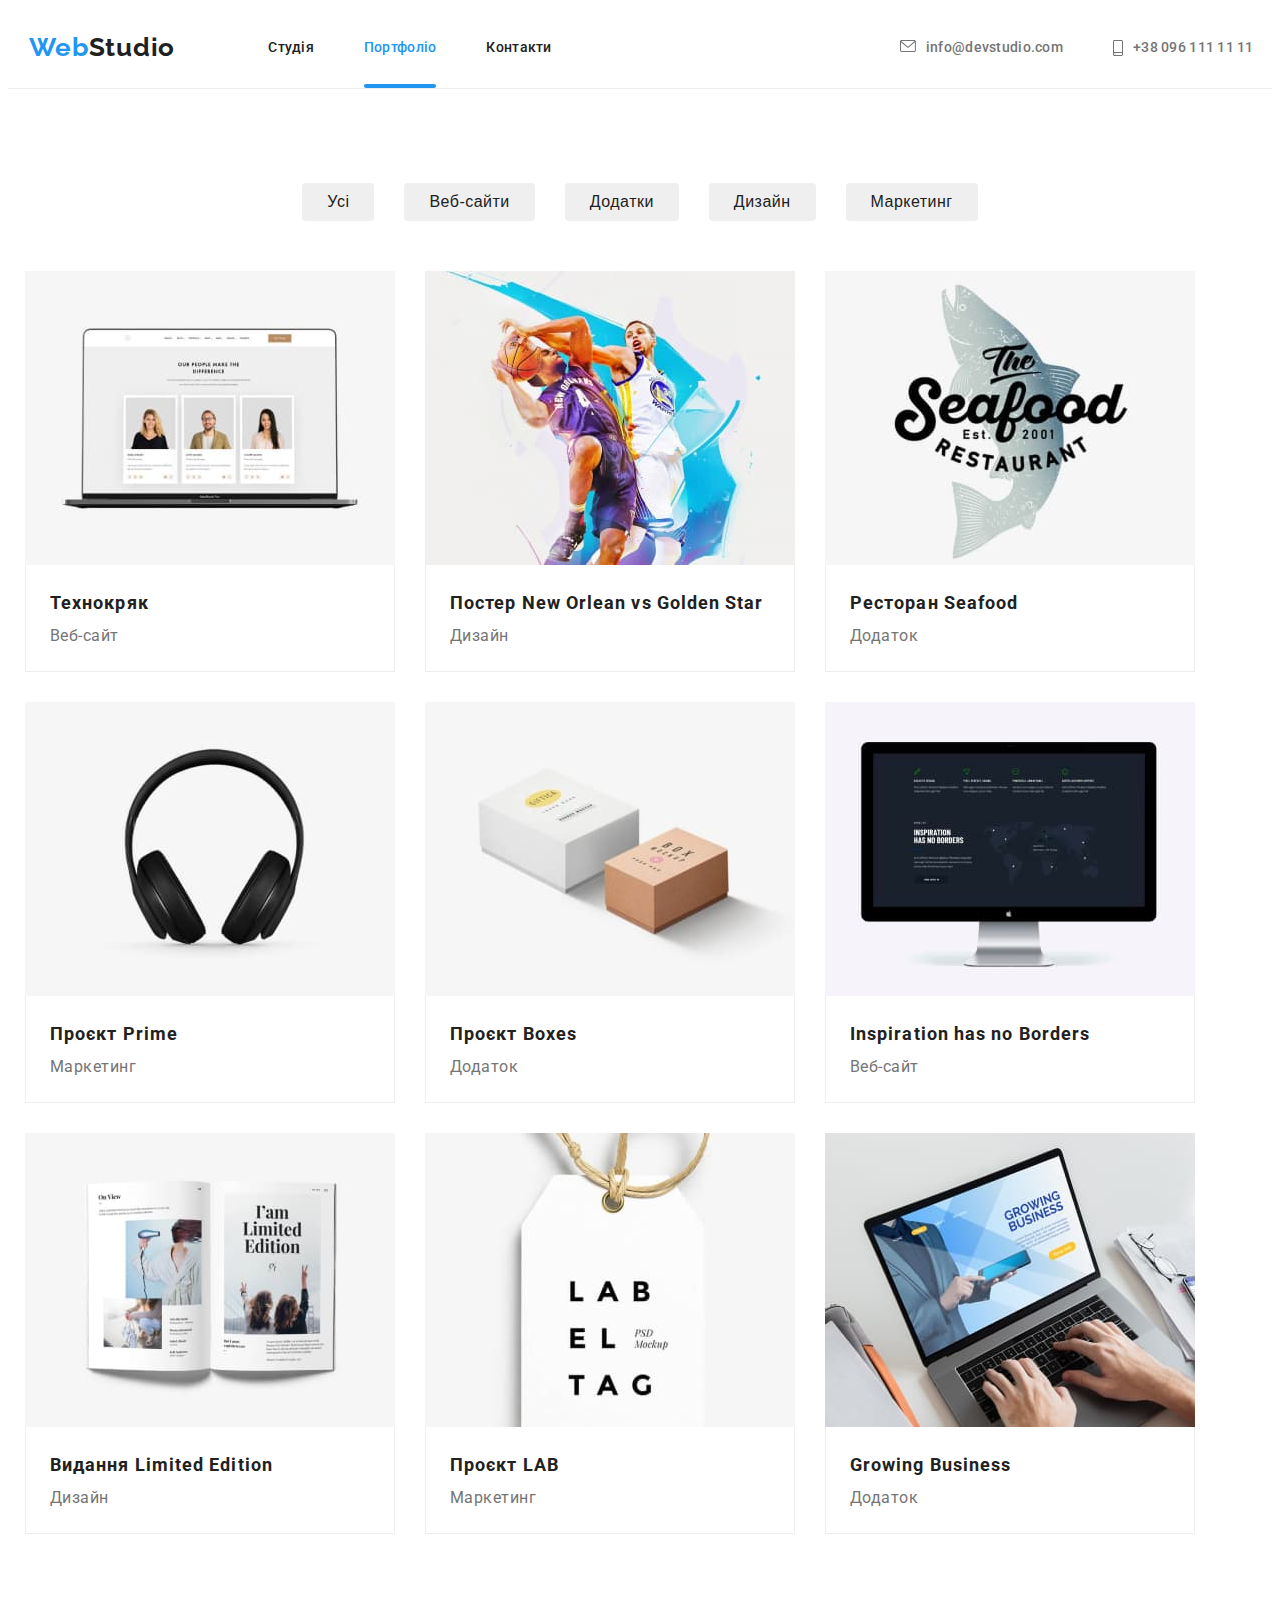
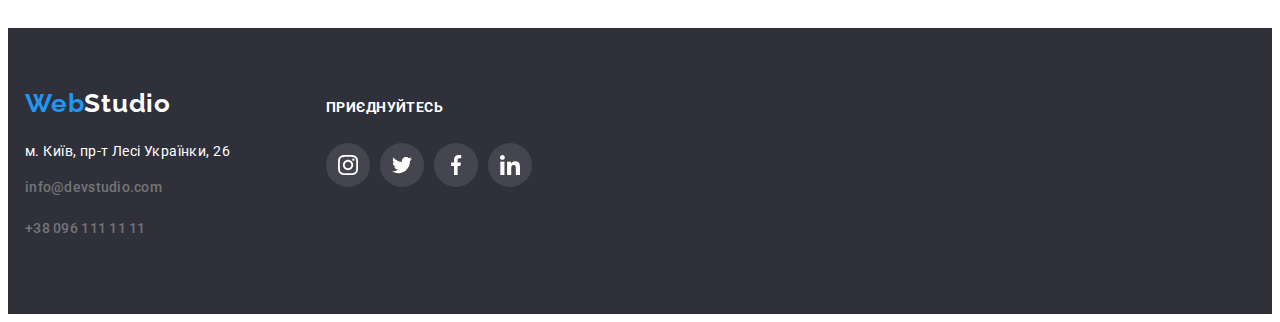
==== portfolio.html @ 669ed1d1 "додаю розмітку форми в модальне вікно" ====
<!DOCTYPE html>
<html lang="en">
<head>
    <meta charset="UTF-8">
    <meta name="viewport" content="width=device-width, initial-scale=1.0">
    <title>Document</title>
    <link rel="preconnect" href="https://fonts.googleapis.com">
<link rel="preconnect" href="https://fonts.gstatic.com" crossorigin>
<link href="https://fonts.googleapis.com/css2?family=Raleway:wght@700&family=Roboto:wght@400;500;700;900&display=swap" rel="stylesheet">
    <link rel="stylesheet" href="./css/styles.css">
    <link rel="stylesheet" href="https://cdnjs.cloudflare.com/ajax/libs/modern-normalize/2.0.0/modern-normalize.min.css" integrity="sha512-4xo8blKMVCiXpTaLzQSLSw3KFOVPWhm/TRtuPVc4WG6kUgjH6J03IBuG7JZPkcWMxJ5huwaBpOpnwYElP/m6wg==" crossorigin="anonymous" referrerpolicy="no-referrer" />
</head>
<body>
    <header class="header">
        <div class="container header-main">
        <a class="logo" href="./index.html"><span class="span-logo">Web</span>Studio</a>
        <nav>
    <ul class="site-nav" >
<li class="site-nav-item">
    <a class="site-nav-link" href="./index.html">Студія</a>
</li>

<li class="site-nav-item">
    <a class="site-nav-link active" href="./portfolio.html">Портфоліо</a>
</li>

<li class="site-nav-item">
    <a class="site-nav-link" href="">Контакти</a>
</li>
    </ul>
</nav>
<ul class="contacts">
    <li class="contacts-item">
         <a class="contacts-link" href="info@devstudio.com">
            <svg class="header-contacts-icon" width="16" height="12" >
        <use href="./images/icons.svg#icon-envelope"></use>
    </svg>
       info@devstudio.com</a>
    </li>

    <li class="contacts-item">
        <a class="contacts-link" href="+380961111111">
            <svg class="header-contacts-icon" width="10" height="16" >
        <use href="./images/icons.svg#icon-smartphone"></use>
            </svg> 
        +38 096 111 11 11</a>
    </li>
</ul>
</div>
</header>
    <main>
    <section class="portfolio-section section">
        <div class="container">
        <h1 class="visually-hidden">Фільтри портфоліо</h1>
            <ul class="portfolio-list">
       <li class="portfolio-list-item"><button class="portfolio-list-btn" type="button">Усі</button></li>
       <li class="portfolio-list-item"><button class="portfolio-list-btn" type="button">Веб-сайти</button></li>
       <li class="portfolio-list-item"><button class="portfolio-list-btn" type="button">Додатки</button></li>
       <li class="portfolio-list-item"><button class="portfolio-list-btn" type="button">Дизайн</button></li>
       <li class="portfolio-list-item"><button class="portfolio-list-btn" type="button">Маркетинг</button></li>
            </ul>
            <h2 class="visually-hidden">Проекти</h2>
            <ul class="projects-list">
                
                      <li class="projects-card" > 
                    <a class="projects-list-link" href="">
                        <div class="card-overlay-thumb">
                        <img src="./images/site.jpg" alt="сайт" width="370" height="294">
                        <p class="card-overlay">Ресурс пропонує комплексні пропозиції з різним рівнем функціоналу та сервісів. Все це дозволить відвідувачу отримати вичерпні відомості про компанію чи приватну особу.</p>
                    </div>
            <div class="card-text">  
                <h3 class="projects-list-title">Технокряк</h3>
            <p class="projects-list-text">Веб-сайт</p>
        </div>
           </a>
            </li>

              <li class="projects-card">
                <a class="projects-list-link" href="">
                    <div class="card-overlay-thumb">
                    <img class="projects-list-img" src="./images/basketball.jpg" alt="постер баскетболу" width="370" height="294">
                    <p class="card-overlay">Ресурс пропонує комплексні пропозиції з різним рівнем функціоналу та сервісів. Все це дозволить відвідувачу отримати вичерпні відомості про компанію чи приватну особу.</p>
                </div>
                   <div class="card-text">
                     <h3 class="projects-list-title">Постер New Orlean vs Golden Star</h3>
                    <p class="projects-list-text">Дизайн</p>
                </div>
            </a>
              </li>

              <li class="projects-card">
                <a class="projects-list-link" href="">
                    <div class="card-overlay-thumb">
                    <img class="projects-list-img" src="./images/restaurant.jpg" alt="додаток ресторану" width="370" height="294">
                    <p class="card-overlay">Ресурс пропонує комплексні пропозиції з різним рівнем функціоналу та сервісів. Все це дозволить відвідувачу отримати вичерпні відомості про компанію чи приватну особу.</p>
                </div>
                    <div class="card-text">
                        <h3 class="projects-list-title">Ресторан Seafood</h3>
                        <p class="projects-list-text">Додаток</p>
                    </div>
                </a>
              </li>

              <li class="projects-card">
                <a class="projects-list-link" href="">
                    <div class="card-overlay-thumb">
                    <img class="projects-list-img" src="./images/headphone.jpg" alt="навушники" width="370" height="294">
                    <p class="card-overlay">Ресурс пропонує комплексні пропозиції з різним рівнем функціоналу та сервісів. Все це дозволить відвідувачу отримати вичерпні відомості про компанію чи приватну особу.</p>
                </div>
                <div class="card-text">
                    <h3 class="projects-list-title">Проєкт Prime</h3>
                    <p class="projects-list-text">Маркетинг</p>
                </div>
            </a>
              </li>

              <li class="projects-card">
                <a class="projects-list-link" href="">
                    <div class="card-overlay-thumb">
                    <img class="projects-list-img" src="./images/boxes.jpg" alt="бокси" width="370" height="294">
                    <p class="card-overlay">Ресурс пропонує комплексні пропозиції з різним рівнем функціоналу та сервісів. Все це дозволить відвідувачу отримати вичерпні відомості про компанію чи приватну особу.</p>
                </div>
                <div class="card-text"> 
                    <h3 class="projects-list-title">Проєкт Boxes</h3>
                    <p class="projects-list-text">Додаток</p>
                </div>
            </a>
              </li>

              <li class="projects-card">
                <a class="projects-list-link" href="">
                    <div class="card-overlay-thumb">
                    <img class="projects-list-img" src="./images/monitor.jpg" alt="монитор" width="370" height="294">
                    <p class="card-overlay">Ресурс пропонує комплексні пропозиції з різним рівнем функціоналу та сервісів. Все це дозволить відвідувачу отримати вичерпні відомості про компанію чи приватну особу.</p>
                </div>
                 <div class="card-text">
                     <h3 class="projects-list-title">Inspiration has no Borders</h3>
                    <p class="projects-list-text">Веб-сайт</p>
                </div>
            </a>
              </li>

              <li class="projects-card">
                <a class="projects-list-link" href="">
                    <div class="card-overlay-thumb">
                    <img class="projects-list-img" src="./images/edition.jpg" alt="видання" width="370" height="294">
                    <p class="card-overlay">Ресурс пропонує комплексні пропозиції з різним рівнем функціоналу та сервісів. Все це дозволить відвідувачу отримати вичерпні відомості про компанію чи приватну особу.</p>
                </div>
                <div class="card-text"> 
                    <h3 class="projects-list-title">Видання Limited Edition</h3>
                    <p class="projects-list-text">Дизайн</p>
                </div>
            </a>
              </li>

              <li class="projects-card">
                <a class="projects-list-link" href="">
                    <div class="card-overlay-thumb">
                    <img class="projects-list-img" src="./images/lab.jpg" alt="проект лаб" width="370" height="294">
                    <p class="card-overlay">Ресурс пропонує комплексні пропозиції з різним рівнем функціоналу та сервісів. Все це дозволить відвідувачу отримати вичерпні відомості про компанію чи приватну особу.</p>
                </div>
                <div class="card-text"> 
                    <h3 class="projects-list-title">Проєкт LAB</h3>
                    <p class="projects-list-text">Маркетинг</p>
                </div>
            </a>
              </li>

              <li class="projects-card">
                <a class="projects-list-link" href="">
                    <div class="card-overlay-thumb">
                    <img class="projects-list-img" src="./images/laptop.jpg" alt="ноутбук" width="370" height="294">
                    <p class="card-overlay">Ресурс пропонує комплексні пропозиції з різним рівнем функціоналу та сервісів. Все це дозволить відвідувачу отримати вичерпні відомості про компанію чи приватну особу.</p>
                </div>
                <div class="card-text">
                     <h3 class="projects-list-title">Growing Business</h3>
                    <p class="projects-list-text">Додаток</p>
                </div>
            </a>
              </li>
            </ul>
        </div>
        </section>
        <footer class="footer">
            <div class="container footer-sections">
                <div class="footer-adress-block">
                    <ul class="contacts-footer">
            <a class="logo-footer" href="./index.html" > <span class="span-logo">Web</span>Studio</a>
        <address class="adress-footer">м. Київ, пр-т Лесі Українки, 26</address>
        
            <li class="contacts-item-footer"><a class="contacts-link-footer" href="info@devstudio.com">info@devstudio.com</a></li>
            <li class="contacts-item-footer"><a class="contacts-link-footer" href="+380961111111">+38 096 111 11 11</a></li>
        </ul>
        </div>
        <div class="footer-socials">
        <p class="footer-text">приєднуйтесь</p>
        <ul class="footer-socials-list">
            <li class="footer-socials-item">
                <a href="" class="footer-socials-link"><svg class="footer-socials-icon" width="20" height="20">
                    <use href="./images/icons.svg#icon-instagram">
                    </use>
                </svg>
            </a>
            </li>
            <li class="footer-socials-item">
                <a href="" class="footer-socials-link"><svg class="footer-socials-icon" width="20" height="20">
                    <use href="./images/icons.svg#icon-twitter">
                    </use>
                </svg></a>
            </li>
            <li class="footer-socials-item">
                <a href="" class="footer-socials-link"><svg class="footer-socials-icon" width="20" height="20">
                    <use href="./images/icons.svg#icon-facebook">
                    </use>
                </svg></a>
            </li>
            <li class="footer-socials-item">
                <a href="" class="footer-socials-link"><svg class="footer-socials-icon" width="20" height="20">
                    <use href="./images/icons.svg#icon-linkedin">
                    </use>
                </svg></a>
            </li>
        </ul></div>
        
        </div>
        </footer>
    </main>
</body>
</html>
---- css/styles.css ----
:root{
--border-color:#EEE;    
--color-icon:#AFB1B8;
--background-color-before:#F5F4FA;
--basic-text-color:#212121;
--accent-color:#2196F3;
--secondary-text-color:#FFF;
--paragraph-text-color:#757575;
--bacground-color:#2F303A;
--timing-function:cubic-bezier(0.4, 0, 0.2, 1);

}
p, h1, h2, h3, h4 ,h5, h6{
    padding: 0;
    margin: 0;
}

address{
    margin: 0;
    padding: 0;
}
ul{
    margin: 0;
    padding: 0;
}
img{
    display: block;
}

.link{
    text-decoration: none;
    display: inline-block;
}

.container{
width: 1230px;
padding-left: 15px;
padding-right: 15px;
margin: 0 auto;
}

.section{
padding-bottom: 94px;
padding-top: 94px;


}

body{font-family: 'Roboto', sans-serif;
color: var(--basic-text-color);}

.visually-hidden {
    position: absolute;
    width: 1px;
    height: 1px;
    margin: -1px;
    padding: 0;
    overflow: hidden;
    border: 0;
    clip: react(0000);
    }
   .site-nav-link.active{
       color: var(--accent-color); 
    }


/* ------------------HEADER----------------------- */

.header{
border-bottom: 1px solid #ECECEC;

}
.header-main{
    display: flex;
    align-items: center;
}

.logo {
    margin-right: 93px;
    margin-left: auto;
    text-decoration: none;


    font-family: 'Raleway', sans-serif;
    font-size: 26px;
    font-weight: 700;
    line-height: 1.23;
    letter-spacing: 0.78px;
    color: var(--basic-text-color);

}
.span-logo{color:var(--accent-color)}



.site-nav{
    padding: 0;
display: inline-flex;
margin-right: 344px;
list-style: none;


}

.site-nav-item:last-child{
    margin-right: 0;
}

.site-nav-item{
    margin-right: 50px;
    position: relative;
}



.site-nav-link{
   
display: flex;
padding-top: 32px;
padding-bottom: 32px;
  text-decoration: none;

    color: var(--basic-text-color);


    font-size: 14px;
    font-weight: 500;
    line-height: 1.14;
    letter-spacing: 0.02em;
}
.active::after {
content: "";
bottom: 0;
position: absolute;
display: block;
width: 100%;
height: 4px;
border-radius: 2px;
background-color: var(--accent-color);

transition: 250ms var(--timing-function);
}


.site-nav-link:hover,
.site-nav-link:focus{
color: var(--accent-color);
transition: 250ms var(--timing-function);
}

.contacts{
display: flex;
margin-left: auto;
list-style: none;  
}


.contacts-item{
    align-items: center;
}

.contacts .contacts-item + .contacts-item{
    margin-left: 50px;
}


.contacts-link{

 display: flex;
min-width: 142px;
text-decoration: none;

    color: var(--paragraph-text-color);
    font-size: 14px;
    font-weight: 500;
    line-height: 1.1;
    letter-spacing: 0.28px;}

    .contacts-link:hover,
    .contacts-link:focus {
    color: var(--accent-color);
    transition: 250ms var(--timing-function);
    }
    
    .contacts-link:hover .header-contacts-icon,
    .contacts-link:focus .header-contacts-icon{
    fill: var(--accent-color);
    transition: 250ms var(--timing-function);
    }


.header-contacts-icon{
    display: flex;
    justify-content: center;
    align-items: center;
    fill: var(--paragraph-text-color);
    margin-right: 10px;
    
}


/* ------------------SECTION_HERO----------------------- */
.section-hero{

   
    padding-top: 200px;
    padding-bottom: 200px;

    text-align: center;
    background: var(--bacground-color);
}
.hero-title{
    width: 696px; 
margin-bottom: 30px;
margin-left: auto;
margin-right: auto;

    color: var(--secondary-text-color);

font-size: 44px;
font-weight: 900;
line-height: 1.36;
letter-spacing: 2.64px;
text-transform: uppercase;
}
.hero-btn{
border: 0;
padding-top: 10px;
padding-bottom: 10px;
padding-right: 32px;
padding-left: 32px;
min-width: 216px;

    color: var(--secondary-text-color);

text-align: center;
font-size: 16px;
font-weight: 700;
line-height: 1.87;
letter-spacing: 0.96px;
border-radius: 4px;
background: var(--accent-color);
cursor: pointer;
}

.overlay{
height: 600px;
max-width: 1600px;
margin-left: auto;
margin-right: auto;
background-position: center;
background-size: cover;
background-repeat: no-repeat;
background-image:linear-gradient( rgba(47, 48, 58, 0.40),rgba(47, 48, 58, 0.40) ),
 url("../images/hero-img-jpg.jpg") ;

}
/* ------------------section-advantages----------------------- */
.advantages-list{
    display: flex;
    list-style: none;

}
.advantages-list .advantages-item + .advantages-item{margin-left: 30px;}

.advantages-icon-bg{
margin-bottom: 30px;
width: 270px;
height: 120px;
display: block;
background-size: 270px 120px;
background-color: var(--background-color-before);
}

.advantages-icon{
    margin: 25px 100px;
justify-content: center;
align-items: center;
}



.advantages-list-title{

    color: var(--basic-text-color);

font-size: 14px;
font-weight: 700;
line-height: 1.2;
letter-spacing: 0.42px;
text-transform: uppercase;
}
.advantages-list-text{

    color: var(--paragraph-text-color);

font-size: 14px;
line-height: 1.71;
letter-spacing: 0.42px;
}
/* ------------------section-occupation----------------------- */
.occupation-title{

    margin-bottom: 50px;
    padding-left: auto;
    padding-right: auto;

    color: var(--basic-text-color);

text-align: center;
font-size: 36px;
font-weight: 700;
line-height: 0.88;
letter-spacing: 1.08px;
}
.occupation-list{
   


    display: flex;
    list-style: none;

}
.occupation-list-item{
    margin-right: 30px;
}
.occupation-list-item:last-child{margin-right: 0;}

.occupation-thumb{
position: relative;
}

.occupation-text{
position: absolute;
bottom: 0;
left: 50%;
width: 100%;
height: 70px;

padding-top: 27px;
padding-bottom: 27px;
transform: translate(-50%);

background-color: rgba(47, 48, 58, 0.80);
color: var(--secondary-text-color);
text-align: center;
font-size: 14px;
font-weight: 700;
line-height: 1.2;
letter-spacing: 0.42px;
text-transform: uppercase;


}



/* ------------------section-team----------------------- */
.section-team{
background-color: var(--background-color-before);
}
.team-list-item{
margin-right: 30px;
border-radius: 0px 0px 4px 4px;
box-shadow: 0px 2px 1px 0px rgba(0, 0, 0, 0.20), 0px 1px 1px 0px rgba(0, 0, 0, 0.14), 0px 1px 3px 0px rgba(0, 0, 0, 0.12);
padding-bottom: 30px;

}
.team-list{
    display: flex;
    list-style: none;
}
.team-list-item:last-child{
    margin-right: 0;

}
.team-title{
    margin-bottom: 50px;

    color: var(--basic-text-color);

text-align: center;
font-size: 36px;
font-weight: 700;
line-height: 0.88;
letter-spacing: 1.08px;
}

.team-list-img{
margin-bottom: 30px;
}

.team-list-title{
    color: var(--basic-text-color);

text-align: center;
font-size: 16px;
font-weight: 500;
line-height: 2;
letter-spacing: 0.48px;
}
.team-list-text{
margin-bottom: 16px;

    color: var(--paragraph-text-color);

text-align: center;
font-size: 16px;
line-height: 2;
letter-spacing: 0.48px;
}
.team-socials-list{
    list-style: none;
    display: flex;
    justify-content: center;
}
.team-socials-link{
width: 44px;
height: 44px;
border-radius: 50%;
display: flex;
align-items: center;
justify-content: center;
color: var(--color-icon);
}

.team-socials-link:hover,
.team-socials-link:focus {
background-color: var(--accent-color);
fill: var(--background-color-before);
transition: 250ms var(--timing-function);
}

.team-socials-icon{
fill: currentColor;

}

.team-socials-link:hover .team-socials-icon,
.team-socials-link:focus .team-socials-icon{
    fill: var(--secondary-text-color);
    transition: 250ms var(--timing-function);
}


.team-socials-item+.team-socials-item{
    margin-left: 10px;

}
/* ------------------section-clients----------------------- */
.clients-title{
margin-bottom: 50px;

color: var(--basic-text-color);
text-align: center;
font-size: 36px;
font-weight: 700;
line-height: 0.88;
letter-spacing: 1.08px;
}

.section-clients-list{
    list-style: none;
    display: flex;
    justify-content: center;

}



.clients-list-item+.clients-list-item{
margin-left: 30px;
}



.clients-link{
box-sizing: border-box;
width: 170px;
height: 92px;
border-radius: 4px;
border: 1px solid var(--color-icon);
flex-shrink: 0;
display: flex;
align-items: center;
justify-content: center;
fill: var(--color-icon);
}

.clients-link:hover,
.clients-link:focus {
    border: 1px solid var(--accent-color);
    transition: 250ms var(--timing-function);
}

.clients-link:hover,
.clients-link:focus{
fill: var(--accent-color);
transition: 250ms var(--timing-function);
}



/* ------------------footer----------------------- */
.footer-sections{
    display: flex;
    align-items: baseline;
}
.adress-footer{

    margin-bottom: 9px;


    color: var(--secondary-text-color);

    font-size: 14px;
    line-height: 1.71;
    letter-spacing: 0.42px;
    font-style: normal;
}
.footer{
    background: var(--bacground-color);
}
.logo-footer{
    display: inline-block;
 margin-bottom: 20px;
    text-decoration: none;


    color: var(--secondary-text-color);

    font-family: 'Raleway', sans-serif;
    font-size: 26px;
    font-weight: 700;
    line-height: 1.23;
    letter-spacing: 0.78px;
}

.contacts-footer{
    min-width: 231px;
    display: block;
    list-style: none;
}
.contacts-item-footer:last-child{margin-bottom: 0;}

.contacts-link-footer{
    margin-bottom: 9px;
    text-decoration: none;
    display: inline-block;

color: var(--paragraph-text-color);

font-size: 14px;
font-weight: 500;
line-height: 2.28;
letter-spacing: 0.28px;}

.contacts-link-footer:hover,
.contacts-link-footer:focus{color: var(--accent-color);
    transition: 250ms var(--timing-function);
}

.footer-text{

    color: var(--secondary-text-color);
font-size: 14px;
font-weight: 700;
line-height: 2.28;
letter-spacing: 0.42px;
text-transform: uppercase;
}

.footer-adress-block{
    padding-top: 60px;
    padding-bottom: 60px;
}
.footer-socials{
    display: block;
    gap: 10px;
    margin-top: 20px;
    margin-left: 70px;


}

.footer-socials-list{
    list-style: none;
    display: flex;
    margin-top: 20px;
   

}

.footer-socials-item+.footer-socials-item{
    margin-left: 10px;

}
.footer-socials-link{
    width: 44px;
height: 44px;
border-radius: 50%;
display: flex;
align-items: center;
justify-content: center;
background-color: rgba(255, 255, 255, 0.10);;

}


.footer-socials-icon{
display: block;
fill: var(--secondary-text-color);

}

.footer-socials-link:hover,
.footer-socials-link:focus{
    background-color: var(--accent-color);
    transition: 250ms var(--timing-function);
    }
/* ------------------portfolio-section----------------------- */
.portfolio-list{

    margin-bottom: 50px;
    justify-content: center;
    display: flex;
    list-style: none;
}

.portfolio-list .portfolio-list-item + .portfolio-list-item{margin-left: 30px;}


.portfolio-list-btn{
    color: var(--background-color-before);
    border: 0;
    border-radius: 4px ;
    padding: 6px 25px;

    color: var(--basic-text-color);

    text-align: center;
    font-size: 16px;
    font-weight: 500;
    line-height: 1.62;
    letter-spacing: 0.48px;
    cursor: pointer;
}
.portfolio-list-btn:hover,
.portfolio-list-btn:focus{
    box-shadow: 0px 2px 2px 0px rgba(0, 0, 0, 0.12), 0px 1px 2px 0px rgba(0, 0, 0, 0.08), 0px 3px 1px 0px rgba(0, 0, 0, 0.10);
    background: var(--accent-color);
    color: var(--secondary-text-color);
    transition: 250ms var(--timing-function);

text-align: center;
font-size: 16px;
font-weight: 500;
line-height: 1.62;
letter-spacing: 0.48px;
}
.projects-list{
    display: flex;
    flex-wrap: wrap;
    gap: 30px;
    
    list-style: none;
    text-decoration: none;
}


.projects-card > .projects-card {
    flex-basis: calc(100% / 3 - 30px);
}


 
    
.projects-list-link{
    display: block;
    width: 100%;
    height: 100%;
    text-decoration: none;
    
}

.projects-list-link:hover,
.projects-list-link:focus{
    box-shadow: 1px 4px 6px 0px rgba(0, 0, 0, 0.16), 0px 4px 4px 0px rgba(0, 0, 0, 0.06), 0px 1px 1px 0px rgba(0, 0, 0, 0.12);
    transition: 250ms var(--timing-function);    
}
.projects-card{
    
}

.card-overlay-thumb{
position: relative;
overflow: hidden;



}

.card-overlay{
position: absolute;
width: 100%;
height: 100%;
top: 0;
left: 0;
transform: translateY(100%);
transition: transform 250ms var(--timing-function);


padding: 63px 24px;

background-color:rgba(33, 150, 243, 0.90);

color: var(--secondary-text-color);
font-size: 18px;
font-weight: 400;
line-height: 1.55;
letter-spacing: 0.54px;

}
.projects-card:hover .card-overlay {
    transform: translateY(0);
}


.card-text{

    padding: 20px 24px;
    border-left: 1px solid var(--border-color);
    border-right: 1px solid var(--border-color);
    border-bottom: 1px solid var(--border-color);
    
}

.projects-list-title{

    color: var(--basic-text-color);

font-size: 18px;
font-weight: 700;
line-height: 2;
letter-spacing: 1.08px;

}
.projects-list-text{
    color: var(--paragraph-text-color);
font-size: 16px;
line-height: 1.87;
letter-spacing: 0.48px;

}
/* ------------------------MODAL------------------------------------- */
.backdrop{
    position: fixed;
    top: 0;
    left: 0;
    transition: 250ms var(--timing-function);

    width: 100%;
    height: 100%;
background-color: rgba(0, 0, 0, 0.20);



}

.backdrop.is-hidden{
    opacity: 0;
    pointer-events: none;
    visibility: hidden;
    transform: scale(0%);
    transition:  250ms var(--timing-function);
    
}

.modal{
 position: absolute;
 top: 50%;
 left: 50%;
 transform: scale(100%);
 padding: 40px;

    width: 528px;
    height: 582px;
    transform: translate(-50%, -50%);

    background-color: var(--secondary-text-color);
    border-radius: 4px;
    box-shadow: 0px 2px 1px 0px rgba(0, 0, 0, 0.20), 0px 1px 1px 0px rgba(0, 0, 0, 0.14), 0px 1px 3px 0px rgba(0, 0, 0, 0.12);

    


}
.close-btn {
    position: absolute;
    top: 8px;
    right: 8px;
    padding: 0;
    display: flex;
    justify-content: center;
    align-items: center;

width: 30px;
height: 30px;
border-radius: 50%;
cursor: pointer;
background-color: var(--secondary-text-color);

border: solid 1px rgba(0, 0, 0, 0.10);
}
.modal-title{
    color: var(--basic-text-color);
text-align: center;
font-size: 20px;
font-weight: 700;
line-height: 1.2;
letter-spacing: 0.6px;
margin-bottom: 12px;
}

.modal-input{
padding-left: 42px;
width: 100%;
height: 40px;
border-radius: 4px;
border: 1px solid rgba(33, 33, 33, 0.20);
margin-bottom: 10px;



}

.modal-label{
    color: var(--paragraph-text-color);
    font-size: 12px;
    font-weight: 400;
    line-height: 1.2;
    letter-spacing: 0.12px;
}

.modal-text{
width: 100%;
height: 120px;
padding: 12px 16px;

resize: none;
border-radius: 4px;
border: 1px solid rgba(33, 33, 33, 0.20);

}

.modal-text::placeholder{
    color: rgba(117, 117, 117, 0.50);
    font-size: 12px;
    font-weight: 400;
    line-height: 1.2;
    letter-spacing: 0.12px;
}
.modal-thumb{
    position: relative;
}

.modal-input-icon{
position: absolute;
top: 11px;
left: 12px;
}
.chekbox-text{
    color: var(--paragraph-text-color);
font-size: 14px;
font-weight: 400;
line-height: 1.71;
letter-spacing: 0.42px;
margin-bottom: 30px;
}

.modal-btn{
    margin-top: 30px;
    border: 0;
padding-top: 10px;
padding-bottom: 10px;
padding-right: 52px;
padding-left: 52px;
min-width: 200px;

    color: var(--secondary-text-color);

text-align: center;
font-size: 16px;
font-weight: 700;
line-height: 1.87;
letter-spacing: 0.96px;
border-radius: 4px;
background: var(--accent-color);
cursor: pointer;
}




-------------------------------------------------------------------------------------------------
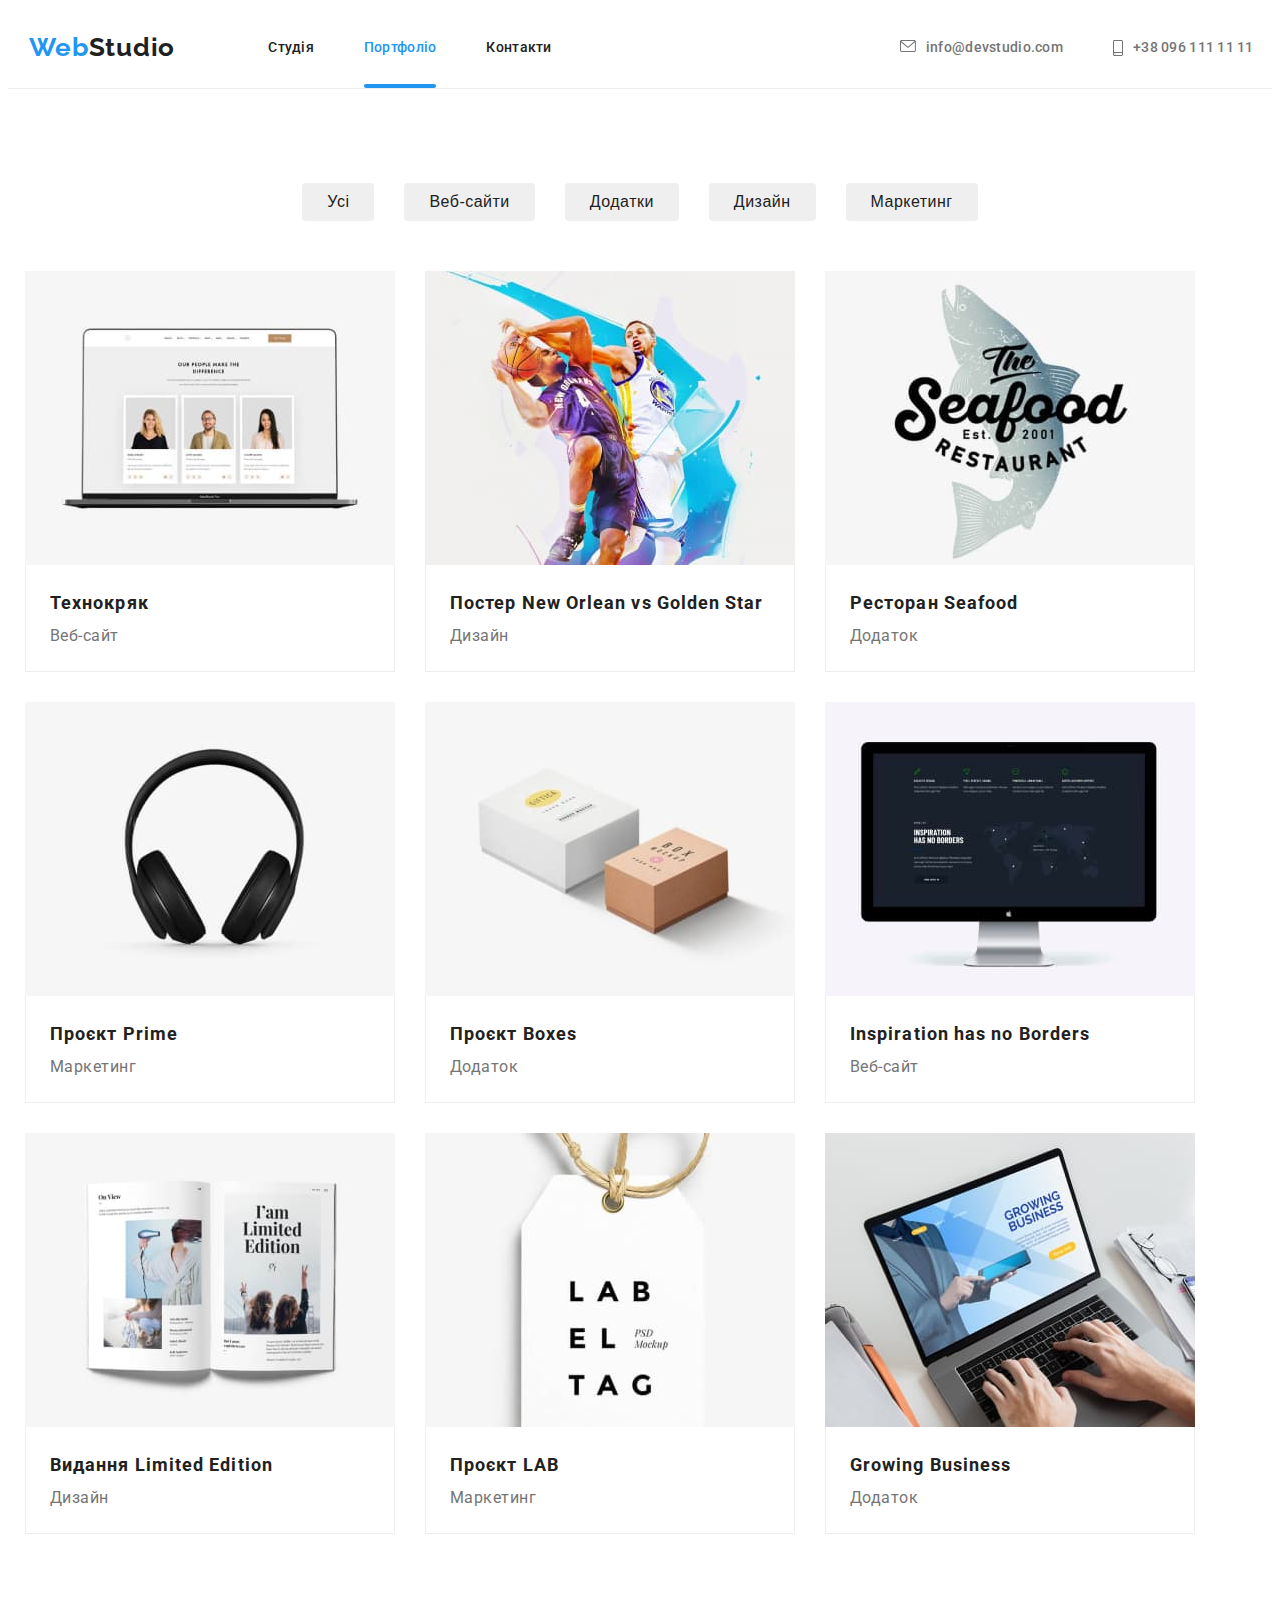
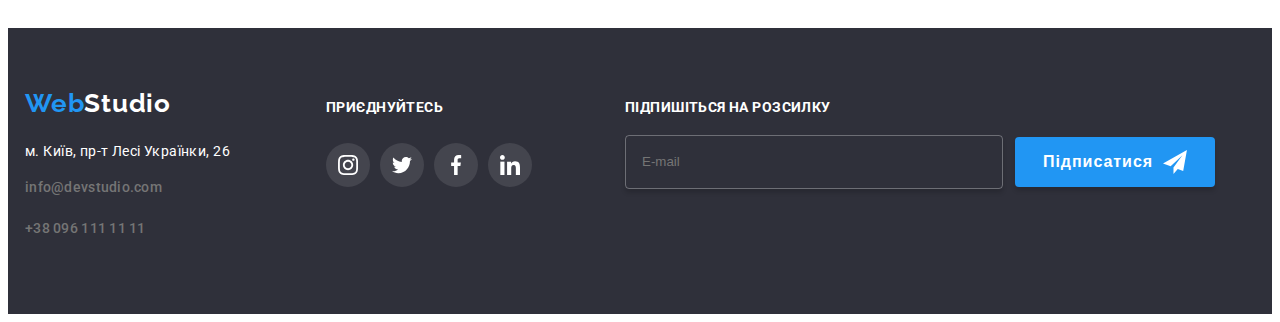
==== commit a2d58b80: "додаю стилі" ====
--- a/portfolio.html
+++ b/portfolio.html
@@ -188,8 +188,12 @@
             <a class="logo-footer" href="./index.html" > <span class="span-logo">Web</span>Studio</a>
         <address class="adress-footer">м. Київ, пр-т Лесі Українки, 26</address>
         
-            <li class="contacts-item-footer"><a class="contacts-link-footer" href="info@devstudio.com">info@devstudio.com</a></li>
-            <li class="contacts-item-footer"><a class="contacts-link-footer" href="+380961111111">+38 096 111 11 11</a></li>
+            <li class="contacts-item-footer">
+                <a class="contacts-link-footer" href="info@devstudio.com">info@devstudio.com</a>
+            </li>
+            <li class="contacts-item-footer">
+                <a class="contacts-link-footer" href="+380961111111">+38 096 111 11 11</a>
+            </li>
         </ul>
         </div>
         <div class="footer-socials">
@@ -203,24 +207,43 @@
             </a>
             </li>
             <li class="footer-socials-item">
-                <a href="" class="footer-socials-link"><svg class="footer-socials-icon" width="20" height="20">
-                    <use href="./images/icons.svg#icon-twitter">
-                    </use>
-                </svg></a>
-            </li>
-            <li class="footer-socials-item">
-                <a href="" class="footer-socials-link"><svg class="footer-socials-icon" width="20" height="20">
-                    <use href="./images/icons.svg#icon-facebook">
-                    </use>
-                </svg></a>
-            </li>
-            <li class="footer-socials-item">
-                <a href="" class="footer-socials-link"><svg class="footer-socials-icon" width="20" height="20">
-                    <use href="./images/icons.svg#icon-linkedin">
-                    </use>
-                </svg></a>
-            </li>
-        </ul></div>
+                <a href="" class="footer-socials-link">
+                    <svg class="footer-socials-icon" width="20" height="20">
+                    <use href="./images/icons.svg#icon-twitter"></use>
+                </svg>
+            </a>
+            </li>
+            <li class="footer-socials-item">
+                <a href="" class="footer-socials-link">
+                    <svg class="footer-socials-icon" width="20" height="20">
+                    <use href="./images/icons.svg#icon-facebook"></use>
+                </svg>
+            </a>
+            </li>
+            <li class="footer-socials-item">
+                <a href="" class="footer-socials-link">
+                    <svg class="footer-socials-icon" width="20" height="20">
+                    <use href="./images/icons.svg#icon-linkedin"></use>
+                </svg>
+            </a>
+            </li>
+        </ul>
+        </div>
+        <div class="footer-form-thumb">
+            <p class="footer-form-title">Підпишіться на розсилку</p>
+        <form class="footer-form">
+            <label for="footer-email"></label>
+        <input name="email" type="text" class="footer-form-input" placeholder="E-mail">
+        <button class="footer-form-btn" type="submit">
+            <span>Підписатися</span>
+             <svg class="footer-btn-icon" width="24" height="24"> 
+            <use href="./images/icons.svg#icon-footer-form"></use>
+        </svg>
+        </button>
+        
+        </div>
+        
+        </form>
         
         </div>
         </footer>
--- a/css/styles.css
+++ b/css/styles.css
@@ -14,6 +14,7 @@
     padding: 0;
     margin: 0;
 }
+
 
 address{
     margin: 0;
@@ -618,6 +619,74 @@
     background-color: var(--accent-color);
     transition: 250ms var(--timing-function);
     }
+
+.footer-form{
+    display: flex;
+    align-items: center;
+}
+ .footer-form-thumb{
+margin-left: 93px; 
+
+
+ }   
+
+.footer-form-title{
+    display: inline-block;
+    margin-bottom: 20px;
+    color: var(--secondary-text-color);
+font-size: 14px;
+font-weight: 700;
+line-height: 1.1;
+letter-spacing: 0.42px;
+text-transform: uppercase;
+
+}
+
+.footer-form-input{
+    padding-left: 16px;
+    border-radius: 4px;
+border: 1px solid rgba(255, 255, 255, 0.30);
+background: rgba(33, 150, 243, 0.00);
+box-shadow: 0px 4px 4px 0px rgba(0, 0, 0, 0.15);
+width: 358px;
+height: 50px;
+
+
+}
+
+.footer-form-btn{
+    display: flex;
+      align-items: center;
+  justify-content: center;
+    padding: 10px 28px;
+    margin: 0 auto;
+    width: 200px;
+    height: 50px;
+margin-left: 12px;
+
+border-radius: 4px;
+background: var(--accent-color);
+box-shadow: 0px 4px 4px 0px rgba(0, 0, 0, 0.15);
+
+color: var(--secondary-text-color);
+text-align: center;
+font-size: 16px;
+font-weight: 700;
+line-height: 1.87;
+letter-spacing: 0.96px;
+cursor: pointer;
+border: none;
+
+}
+.footer-btn-icon{
+    margin-left: 10px;
+ 
+}
+
+
+
+
+
 /* ------------------portfolio-section----------------------- */
 .portfolio-list{
 
@@ -812,6 +881,13 @@
 
 border: solid 1px rgba(0, 0, 0, 0.10);
 }
+
+.close-btn:hover,
+.close-btn:focus{
+fill: var(--accent-color);
+transition:  250ms var(--timing-function);
+}
+
 .modal-title{
     color: var(--basic-text-color);
 text-align: center;
@@ -842,16 +918,6 @@
     letter-spacing: 0.12px;
 }
 
-.modal-text{
-width: 100%;
-height: 120px;
-padding: 12px 16px;
-
-resize: none;
-border-radius: 4px;
-border: 1px solid rgba(33, 33, 33, 0.20);
-
-}
 
 .modal-text::placeholder{
     color: rgba(117, 117, 117, 0.50);
@@ -869,23 +935,49 @@
 top: 11px;
 left: 12px;
 }
-.chekbox-text{
+.modal-input:focus{
+    border-color: var(--accent-color);
+}
+
+.modal-input:focus + .modal-input-icon{
+    fill: var(--accent-color);
+    transition: 250ms var(--timing-function);
+}
+
+.modal-text{
+    width: 100%;
+    height: 120px;
+    padding: 12px 16px;
+    
+    resize: none;
+    border-radius: 4px;
+    border: 1px solid rgba(33, 33, 33, 0.20);
+    margin-bottom: 20px;
+    
+    }
+.chekbox-text{ 
+
     color: var(--paragraph-text-color);
 font-size: 14px;
 font-weight: 400;
 line-height: 1.71;
 letter-spacing: 0.42px;
-margin-bottom: 30px;
+
+}
+
+.checkbox-line{
+    margin-bottom: 30px;
 }
 
 .modal-btn{
-    margin-top: 30px;
+ 
+    display: flex;
+    align-items: center;
+margin: 0 auto;
     border: 0;
-padding-top: 10px;
-padding-bottom: 10px;
-padding-right: 52px;
-padding-left: 52px;
+padding: 10px 52px;
 min-width: 200px;
+
 
     color: var(--secondary-text-color);
 
